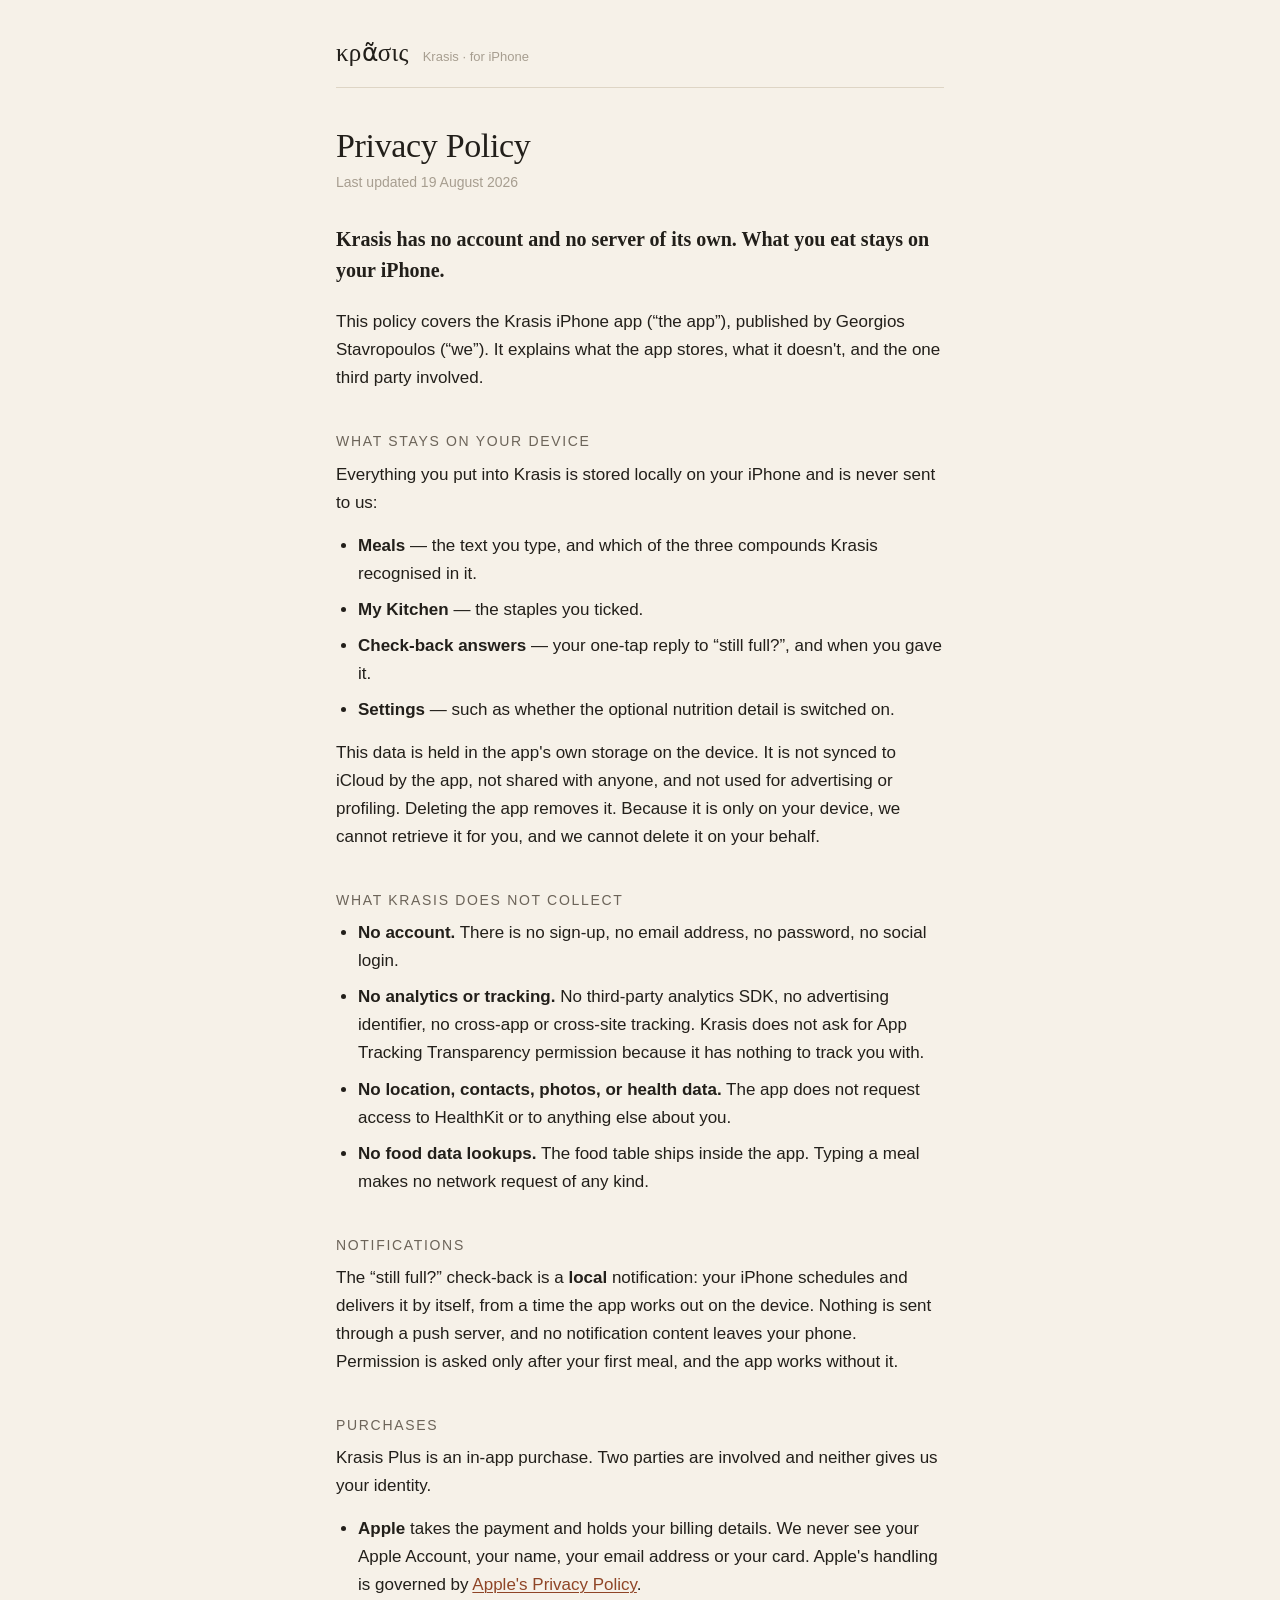
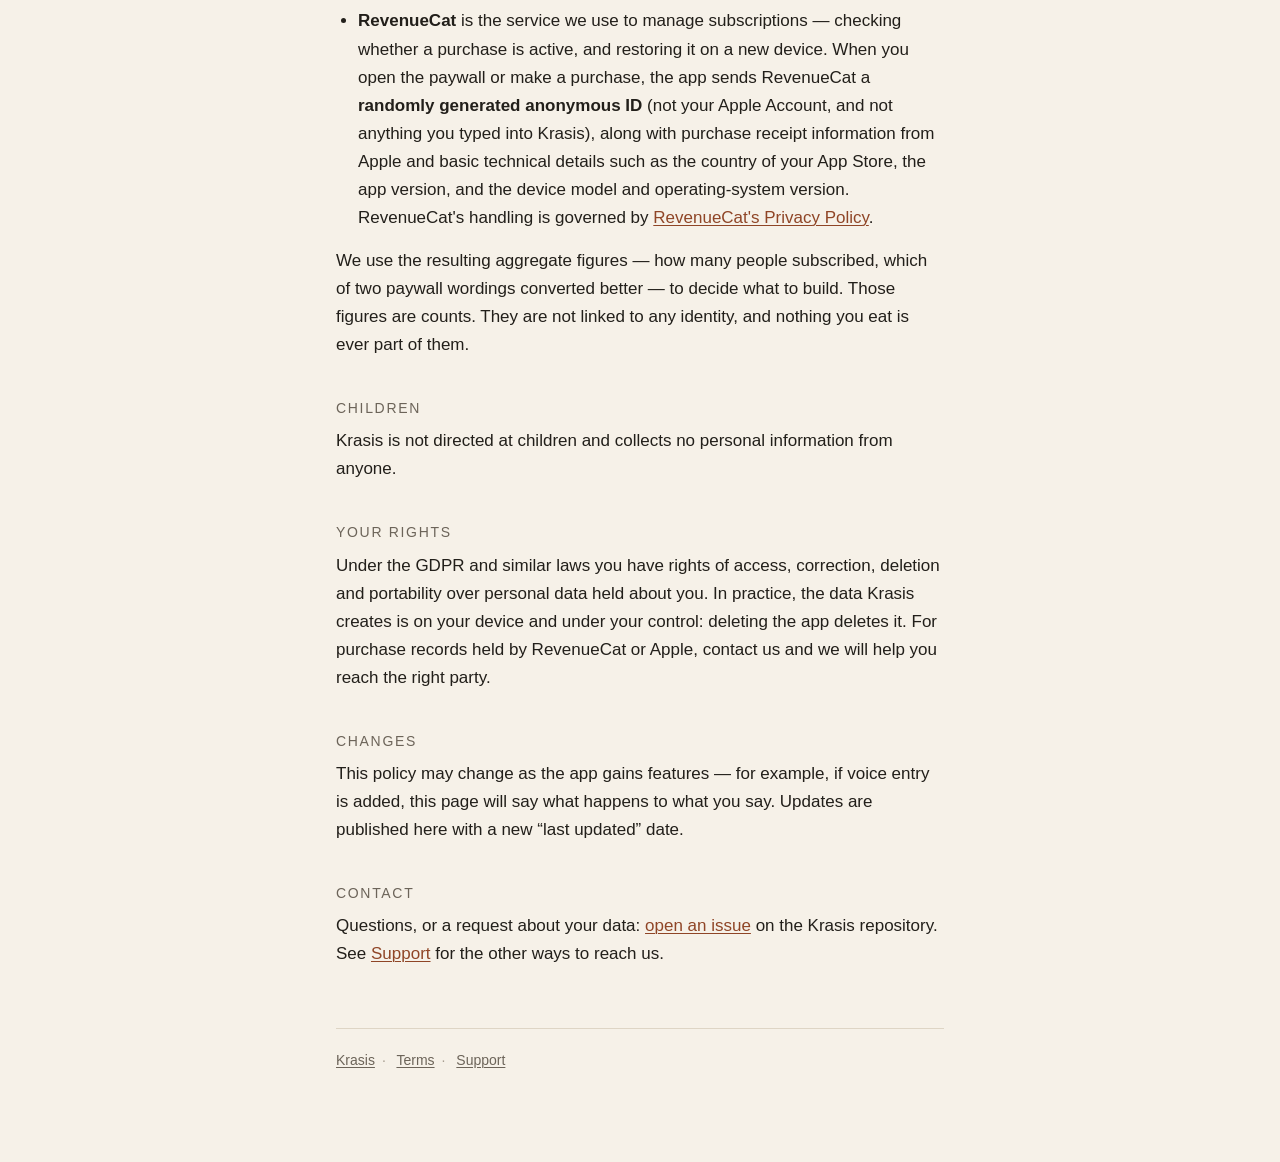
==== docs/privacy.html @ 6fd6350e "Krasis website: landing, privacy, terms, support Plain HTML and one stylesheet, published from /docs" ====
<!doctype html>
<html lang="en">
<head>
<meta charset="utf-8">
<meta name="viewport" content="width=device-width, initial-scale=1">
<title>Krasis — Privacy Policy</title>
<meta name="description" content="Krasis has no account and no server. What you eat stays on your iPhone.">
<link rel="stylesheet" href="style.css">
</head>
<body>
<div class="wrap">

  <div class="masthead">
    <a class="brand" href="./">κρᾶσις</a>
    <span class="tag">Krasis · for iPhone</span>
  </div>

  <h1>Privacy Policy</h1>
  <p class="updated">Last updated 19 August 2026</p>

  <p class="lead"><strong>Krasis has no account and no server of its own. What
  you eat stays on your iPhone.</strong></p>

  <p>This policy covers the Krasis iPhone app (“the app”), published by Georgios
  Stavropoulos (“we”). It explains what the app stores, what it doesn't, and the
  one third party involved.</p>

  <h2>What stays on your device</h2>

  <p>Everything you put into Krasis is stored locally on your iPhone and is
  never sent to us:</p>

  <ul>
    <li><strong>Meals</strong> — the text you type, and which of the three
    compounds Krasis recognised in it.</li>
    <li><strong>My Kitchen</strong> — the staples you ticked.</li>
    <li><strong>Check-back answers</strong> — your one-tap reply to “still
    full?”, and when you gave it.</li>
    <li><strong>Settings</strong> — such as whether the optional nutrition
    detail is switched on.</li>
  </ul>

  <p>This data is held in the app's own storage on the device. It is not synced
  to iCloud by the app, not shared with anyone, and not used for advertising or
  profiling. Deleting the app removes it. Because it is only on your device, we
  cannot retrieve it for you, and we cannot delete it on your behalf.</p>

  <h2>What Krasis does not collect</h2>

  <ul>
    <li><strong>No account.</strong> There is no sign-up, no email address, no
    password, no social login.</li>
    <li><strong>No analytics or tracking.</strong> No third-party analytics SDK,
    no advertising identifier, no cross-app or cross-site tracking. Krasis does
    not ask for App Tracking Transparency permission because it has nothing to
    track you with.</li>
    <li><strong>No location, contacts, photos, or health data.</strong> The app
    does not request access to HealthKit or to anything else about you.</li>
    <li><strong>No food data lookups.</strong> The food table ships inside the
    app. Typing a meal makes no network request of any kind.</li>
  </ul>

  <h2>Notifications</h2>

  <p>The “still full?” check-back is a <strong>local</strong> notification: your
  iPhone schedules and delivers it by itself, from a time the app works out on
  the device. Nothing is sent through a push server, and no notification content
  leaves your phone. Permission is asked only after your first meal, and the app
  works without it.</p>

  <h2>Purchases</h2>

  <p>Krasis Plus is an in-app purchase. Two parties are involved and neither
  gives us your identity.</p>

  <ul>
    <li><strong>Apple</strong> takes the payment and holds your billing details.
    We never see your Apple Account, your name, your email address or your card.
    Apple's handling is governed by
    <a href="https://www.apple.com/legal/privacy/">Apple's Privacy Policy</a>.</li>
    <li><strong>RevenueCat</strong> is the service we use to manage
    subscriptions — checking whether a purchase is active, and restoring it on a
    new device. When you open the paywall or make a purchase, the app sends
    RevenueCat a <strong>randomly generated anonymous ID</strong> (not your Apple
    Account, and not anything you typed into Krasis), along with purchase
    receipt information from Apple and basic technical details such as the
    country of your App Store, the app version, and the device model and
    operating-system version. RevenueCat's handling is governed by
    <a href="https://www.revenuecat.com/privacy/">RevenueCat's Privacy
    Policy</a>.</li>
  </ul>

  <p>We use the resulting aggregate figures — how many people subscribed, which
  of two paywall wordings converted better — to decide what to build. Those
  figures are counts. They are not linked to any identity, and nothing you eat
  is ever part of them.</p>

  <h2>Children</h2>

  <p>Krasis is not directed at children and collects no personal information
  from anyone.</p>

  <h2>Your rights</h2>

  <p>Under the GDPR and similar laws you have rights of access, correction,
  deletion and portability over personal data held about you. In practice, the
  data Krasis creates is on your device and under your control: deleting the app
  deletes it. For purchase records held by RevenueCat or Apple, contact us and
  we will help you reach the right party.</p>

  <h2>Changes</h2>

  <p>This policy may change as the app gains features — for example, if voice
  entry is added, this page will say what happens to what you say. Updates are
  published here with a new “last updated” date.</p>

  <h2>Contact</h2>

  <p>Questions, or a request about your data:
  <a href="https://github.com/stavrop/krasis/issues">open an issue</a> on the
  Krasis repository. See <a href="support.html">Support</a> for the other ways
  to reach us.</p>

  <footer>
    <a href="./">Krasis</a><span class="sep">·</span>
    <a href="terms.html">Terms</a><span class="sep">·</span>
    <a href="support.html">Support</a>
  </footer>

</div>
</body>
</html>
---- docs/style.css ----
/* Krasis — warm editorial, one accent.
   Tokens lifted from the app's docs/design/core-loop.html so the site and the
   product read as the same object. Light only, deliberately: no dark palette is
   designed, and inventing one here would need a second accent. */

:root {
  color-scheme: light;

  --paper:        #F6F1E8;
  --paper-raised: #EFE8DC;
  --ink:          #221F1A;
  --ink-soft:     #6C6459;
  --ink-faint:    #A79E90;
  --rule:         #DED5C5;
  --accent:       #B65A34;
  --accent-deep:  #8F4526;

  --serif: ui-serif, "New York", Georgia, "Iowan Old Style", serif;
  --sans: -apple-system, BlinkMacSystemFont, "Segoe UI", Roboto, Helvetica, Arial, sans-serif;
}

* { box-sizing: border-box; }

html { -webkit-text-size-adjust: 100%; }

body {
  margin: 0;
  background: var(--paper);
  color: var(--ink);
  font: 400 17px/1.65 var(--sans);
  -webkit-font-smoothing: antialiased;
}

.wrap {
  max-width: 660px;
  margin: 0 auto;
  padding: 40px 26px 90px;
}

a { color: var(--accent-deep); text-decoration-thickness: 1px; text-underline-offset: 2px; }
a:hover { color: var(--accent); }

/* ── masthead ─────────────────────────────────────────────────────────── */

.brand {
  display: inline-block;
  font: 400 25px/1 var(--serif);
  color: var(--ink);
  text-decoration: none;
  letter-spacing: .01em;
}
.brand:hover { color: var(--accent); }

.masthead {
  display: flex;
  align-items: baseline;
  gap: 14px;
  flex-wrap: wrap;
  padding-bottom: 22px;
  border-bottom: 1px solid var(--rule);
}
.masthead .tag {
  font: 400 13px/1 var(--sans);
  color: var(--ink-faint);
}

/* ── type ─────────────────────────────────────────────────────────────── */

h1 {
  font: 400 34px/1.15 var(--serif);
  letter-spacing: -.01em;
  margin: 38px 0 6px;
}
h2 {
  font: 500 14px/1.3 var(--sans);
  letter-spacing: .12em;
  text-transform: uppercase;
  color: var(--ink-soft);
  margin: 40px 0 10px;
}
h3 {
  font: 400 20px/1.3 var(--serif);
  margin: 28px 0 6px;
}
p { margin: 0 0 15px; }
ul { margin: 0 0 15px; padding-left: 22px; }
li { margin: 0 0 8px; }
strong { font-weight: 600; }

.updated {
  color: var(--ink-faint);
  font-size: 14px;
  margin: 0 0 30px;
}

.lead {
  font: 400 20px/1.55 var(--serif);
  color: var(--ink);
  margin: 0 0 22px;
}

/* The etymology, and any other aside that carries the Greek. */
.greek {
  font-family: var(--serif);
  font-style: italic;
  color: var(--ink-soft);
}

.note {
  background: var(--paper-raised);
  border: 1px solid var(--rule);
  border-radius: 14px;
  padding: 18px 20px;
  margin: 26px 0;
  font-size: 15.5px;
  color: var(--ink-soft);
}
.note strong { color: var(--ink); }

/* ── the three slots, as a quiet mark ─────────────────────────────────── */

.slots {
  display: flex;
  gap: 10px;
  margin: 30px 0 6px;
}
.slot {
  width: 34px;
  height: 52px;
  border: 1.5px solid var(--rule);
  border-radius: 4px 4px 8px 8px;
  background: var(--paper-raised);
  position: relative;
  overflow: hidden;
}
.slot i {
  position: absolute;
  left: 0; right: 0; bottom: 0;
  height: 86%;
  background: var(--accent);
  display: block;
}
.slot-caption {
  font: 400 13px/1.5 var(--sans);
  color: var(--ink-faint);
  margin: 0 0 30px;
}

/* ── plans ────────────────────────────────────────────────────────────── */

.plans { margin: 18px 0 6px; padding: 0; list-style: none; }
.plans li {
  display: flex;
  justify-content: space-between;
  gap: 16px;
  padding: 13px 0;
  border-bottom: 1px solid var(--rule);
  margin: 0;
}
.plans li:last-child { border-bottom: 0; }
.plans .name { font-family: var(--serif); font-size: 18px; }
.plans .price { color: var(--ink-soft); font-size: 15px; white-space: nowrap; }

/* ── footer ───────────────────────────────────────────────────────────── */

footer {
  margin-top: 60px;
  padding-top: 20px;
  border-top: 1px solid var(--rule);
  font-size: 14px;
  color: var(--ink-faint);
}
footer a { color: var(--ink-soft); }
footer .sep { padding: 0 7px; }

@media (max-width: 480px) {
  h1 { font-size: 29px; }
  .wrap { padding: 32px 20px 70px; }
}
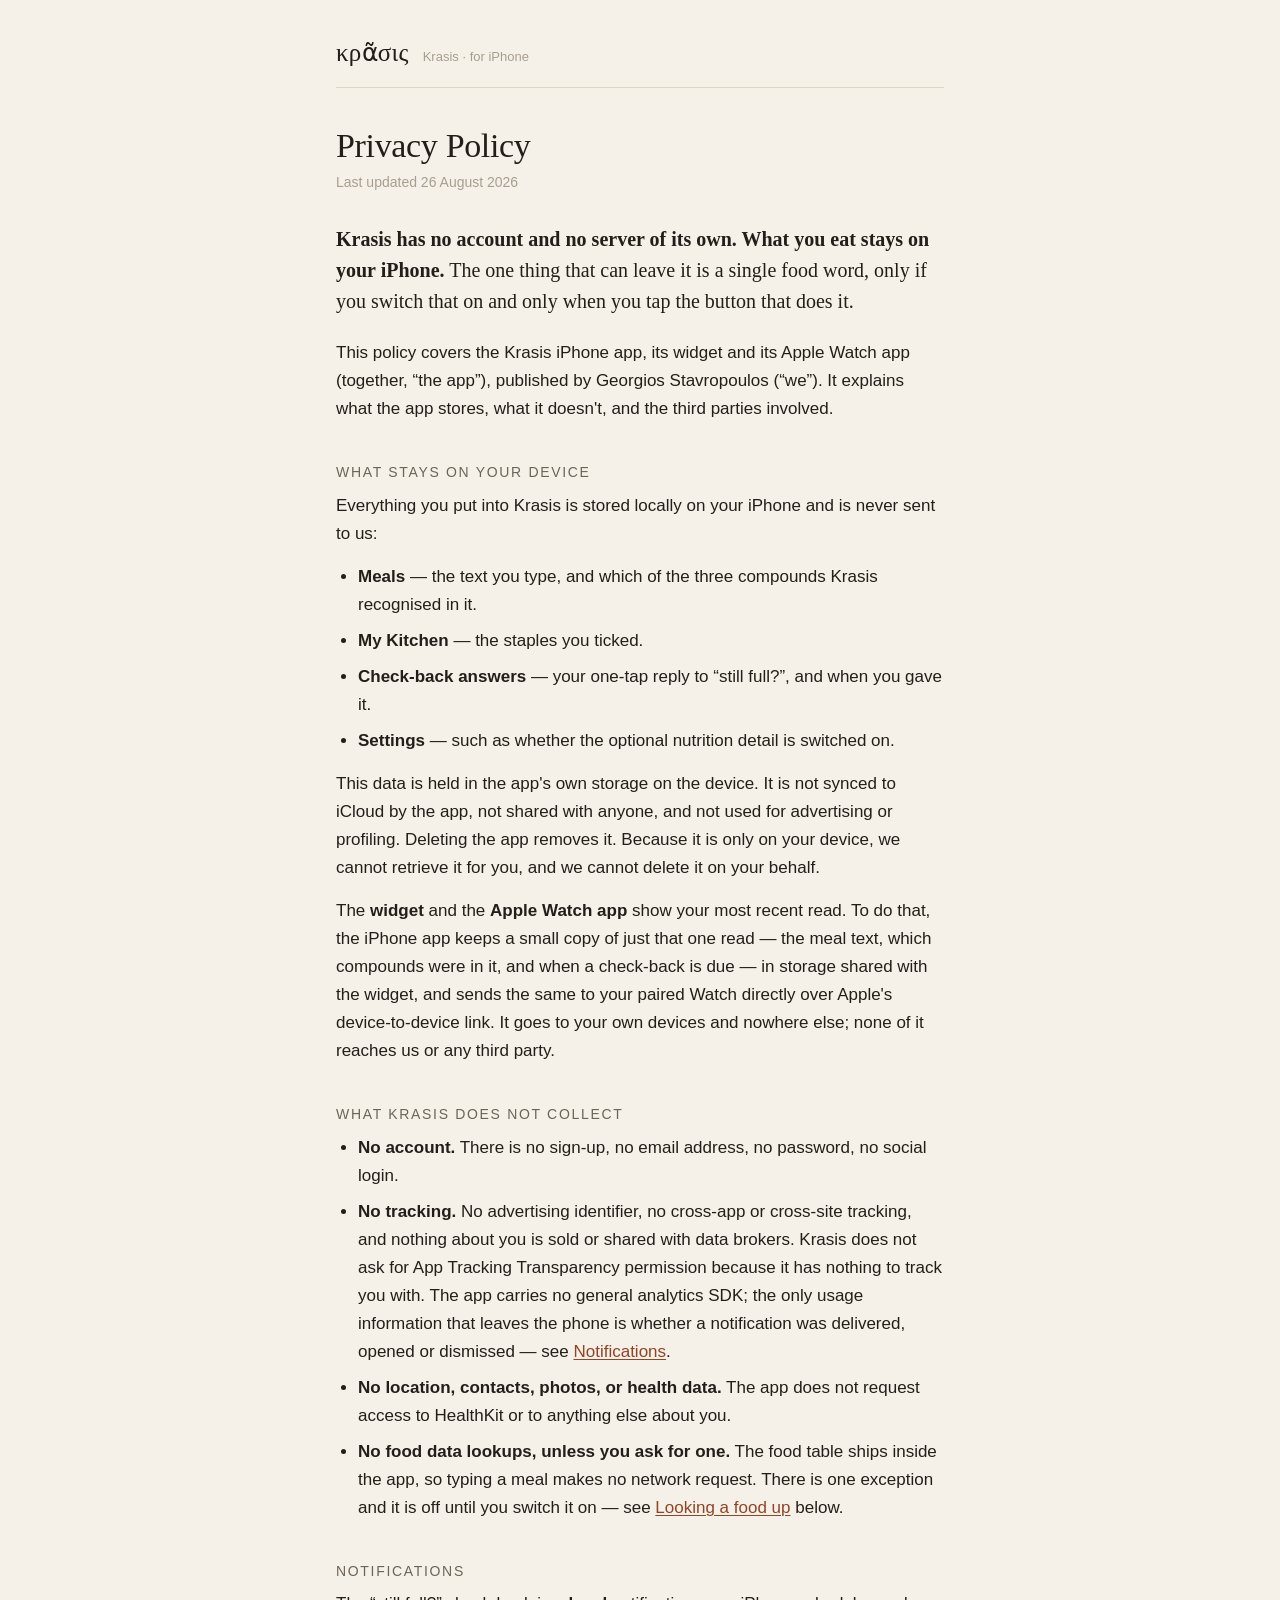
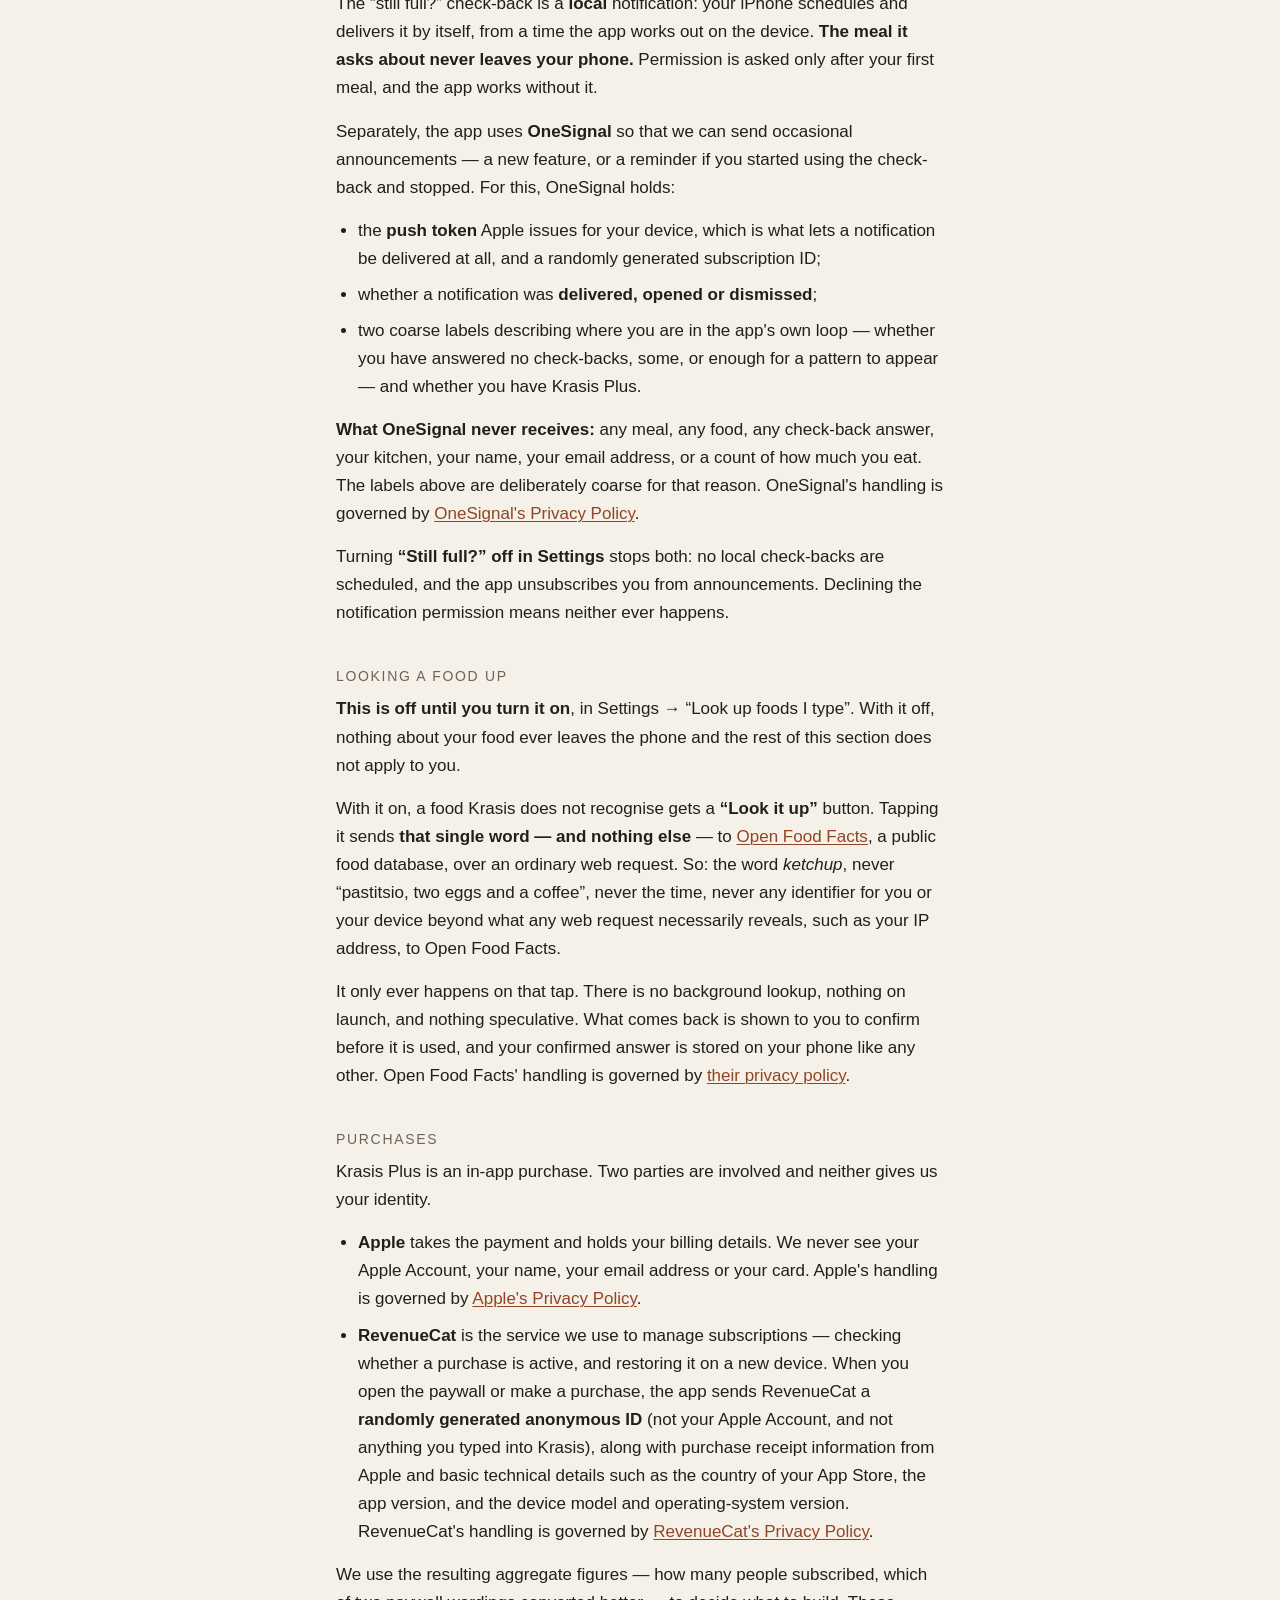
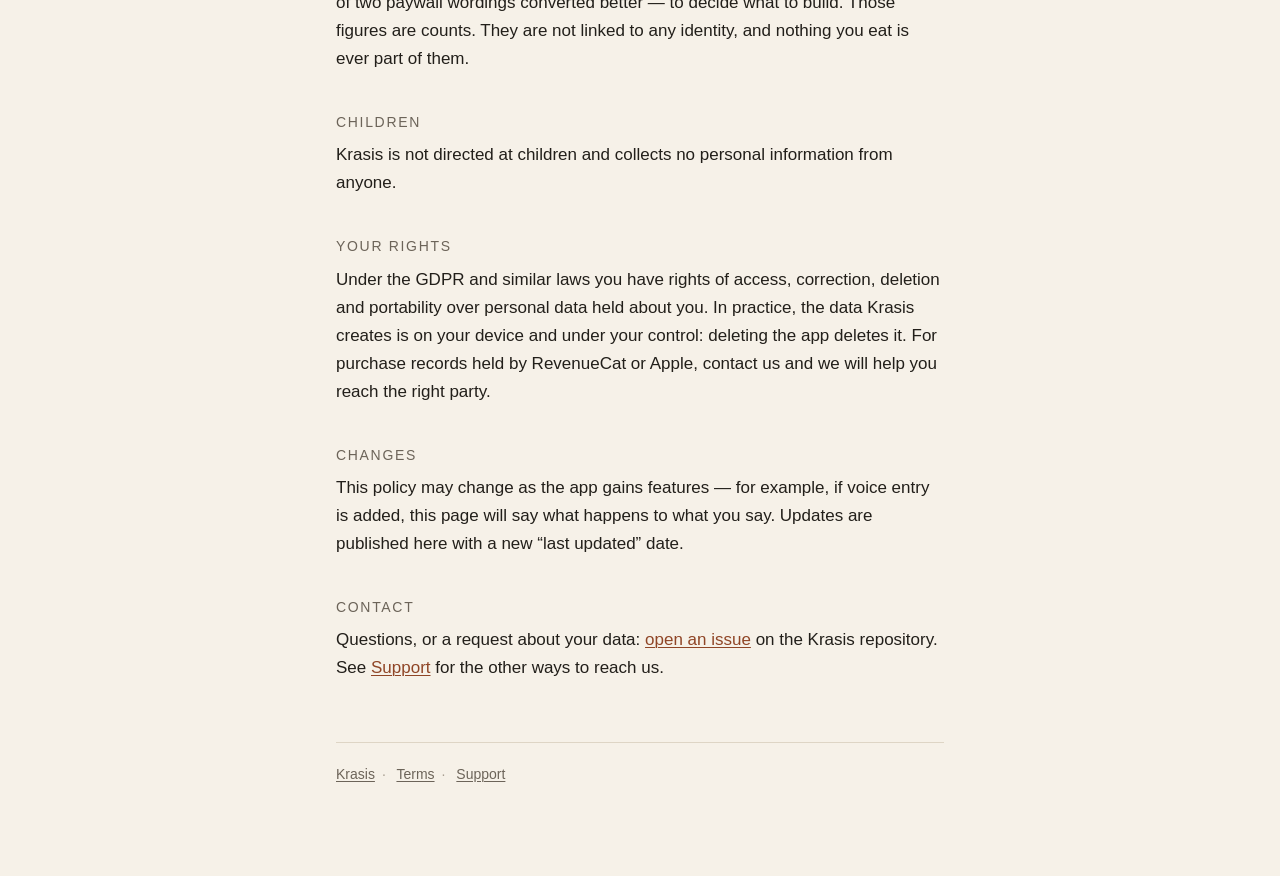
==== commit 52dd64cb: "Privacy policy: the opt-in lookup, OneSignal, and the two new surfaces Three claims on the live page" ====
--- a/docs/privacy.html
+++ b/docs/privacy.html
@@ -16,14 +16,17 @@
   </div>
 
   <h1>Privacy Policy</h1>
-  <p class="updated">Last updated 19 August 2026</p>
+  <p class="updated">Last updated 26 August 2026</p>
 
   <p class="lead"><strong>Krasis has no account and no server of its own. What
-  you eat stays on your iPhone.</strong></p>
+  you eat stays on your iPhone.</strong> The one thing that can leave it is a
+  single food word, only if you switch that on and only when you tap the button
+  that does it.</p>
 
-  <p>This policy covers the Krasis iPhone app (“the app”), published by Georgios
-  Stavropoulos (“we”). It explains what the app stores, what it doesn't, and the
-  one third party involved.</p>
+  <p>This policy covers the Krasis iPhone app, its widget and its Apple Watch
+  app (together, “the app”), published by Georgios Stavropoulos (“we”). It
+  explains what the app stores, what it doesn't, and the third parties
+  involved.</p>
 
   <h2>What stays on your device</h2>
 
@@ -45,28 +48,84 @@
   profiling. Deleting the app removes it. Because it is only on your device, we
   cannot retrieve it for you, and we cannot delete it on your behalf.</p>
 
+  <p>The <strong>widget</strong> and the <strong>Apple Watch app</strong> show
+  your most recent read. To do that, the iPhone app keeps a small copy of just
+  that one read — the meal text, which compounds were in it, and when a
+  check-back is due — in storage shared with the widget, and sends the same to
+  your paired Watch directly over Apple's device-to-device link. It goes to your
+  own devices and nowhere else; none of it reaches us or any third party.</p>
+
   <h2>What Krasis does not collect</h2>
 
   <ul>
     <li><strong>No account.</strong> There is no sign-up, no email address, no
     password, no social login.</li>
-    <li><strong>No analytics or tracking.</strong> No third-party analytics SDK,
-    no advertising identifier, no cross-app or cross-site tracking. Krasis does
-    not ask for App Tracking Transparency permission because it has nothing to
-    track you with.</li>
+    <li><strong>No tracking.</strong> No advertising identifier, no cross-app or
+    cross-site tracking, and nothing about you is sold or shared with data
+    brokers. Krasis does not ask for App Tracking Transparency permission
+    because it has nothing to track you with. The app carries no general
+    analytics SDK; the only usage information that leaves the phone is whether a
+    notification was delivered, opened or dismissed — see
+    <a href="#notifications">Notifications</a>.</li>
     <li><strong>No location, contacts, photos, or health data.</strong> The app
     does not request access to HealthKit or to anything else about you.</li>
-    <li><strong>No food data lookups.</strong> The food table ships inside the
-    app. Typing a meal makes no network request of any kind.</li>
+    <li><strong>No food data lookups, unless you ask for one.</strong> The food
+    table ships inside the app, so typing a meal makes no network request. There
+    is one exception and it is off until you switch it on — see
+    <a href="#looking-a-food-up">Looking a food up</a> below.</li>
   </ul>
 
-  <h2>Notifications</h2>
+  <h2 id="notifications">Notifications</h2>
 
   <p>The “still full?” check-back is a <strong>local</strong> notification: your
   iPhone schedules and delivers it by itself, from a time the app works out on
-  the device. Nothing is sent through a push server, and no notification content
-  leaves your phone. Permission is asked only after your first meal, and the app
-  works without it.</p>
+  the device. <strong>The meal it asks about never leaves your phone.</strong>
+  Permission is asked only after your first meal, and the app works without it.</p>
+
+  <p>Separately, the app uses <strong>OneSignal</strong> so that we can send
+  occasional announcements — a new feature, or a reminder if you started using
+  the check-back and stopped. For this, OneSignal holds:</p>
+
+  <ul>
+    <li>the <strong>push token</strong> Apple issues for your device, which is
+    what lets a notification be delivered at all, and a randomly generated
+    subscription ID;</li>
+    <li>whether a notification was <strong>delivered, opened or dismissed</strong>;</li>
+    <li>two coarse labels describing where you are in the app's own loop —
+    whether you have answered no check-backs, some, or enough for a pattern to
+    appear — and whether you have Krasis Plus.</li>
+  </ul>
+
+  <p><strong>What OneSignal never receives:</strong> any meal, any food, any
+  check-back answer, your kitchen, your name, your email address, or a count of
+  how much you eat. The labels above are deliberately coarse for that reason.
+  OneSignal's handling is governed by
+  <a href="https://onesignal.com/privacy_policy">OneSignal's Privacy
+  Policy</a>.</p>
+
+  <p>Turning <strong>“Still full?” off in Settings</strong> stops both: no local
+  check-backs are scheduled, and the app unsubscribes you from announcements.
+  Declining the notification permission means neither ever happens.</p>
+
+  <h2 id="looking-a-food-up">Looking a food up</h2>
+
+  <p><strong>This is off until you turn it on</strong>, in Settings → “Look up
+  foods I type”. With it off, nothing about your food ever leaves the phone and
+  the rest of this section does not apply to you.</p>
+
+  <p>With it on, a food Krasis does not recognise gets a <strong>“Look it
+  up”</strong> button. Tapping it sends <strong>that single word — and nothing
+  else</strong> — to <a href="https://world.openfoodfacts.org/">Open Food
+  Facts</a>, a public food database, over an ordinary web request. So: the word
+  <em>ketchup</em>, never “pastitsio, two eggs and a coffee”, never the time,
+  never any identifier for you or your device beyond what any web request
+  necessarily reveals, such as your IP address, to Open Food Facts.</p>
+
+  <p>It only ever happens on that tap. There is no background lookup, nothing on
+  launch, and nothing speculative. What comes back is shown to you to confirm
+  before it is used, and your confirmed answer is stored on your phone like any
+  other. Open Food Facts' handling is governed by
+  <a href="https://world.openfoodfacts.org/privacy">their privacy policy</a>.</p>
 
   <h2>Purchases</h2>
 
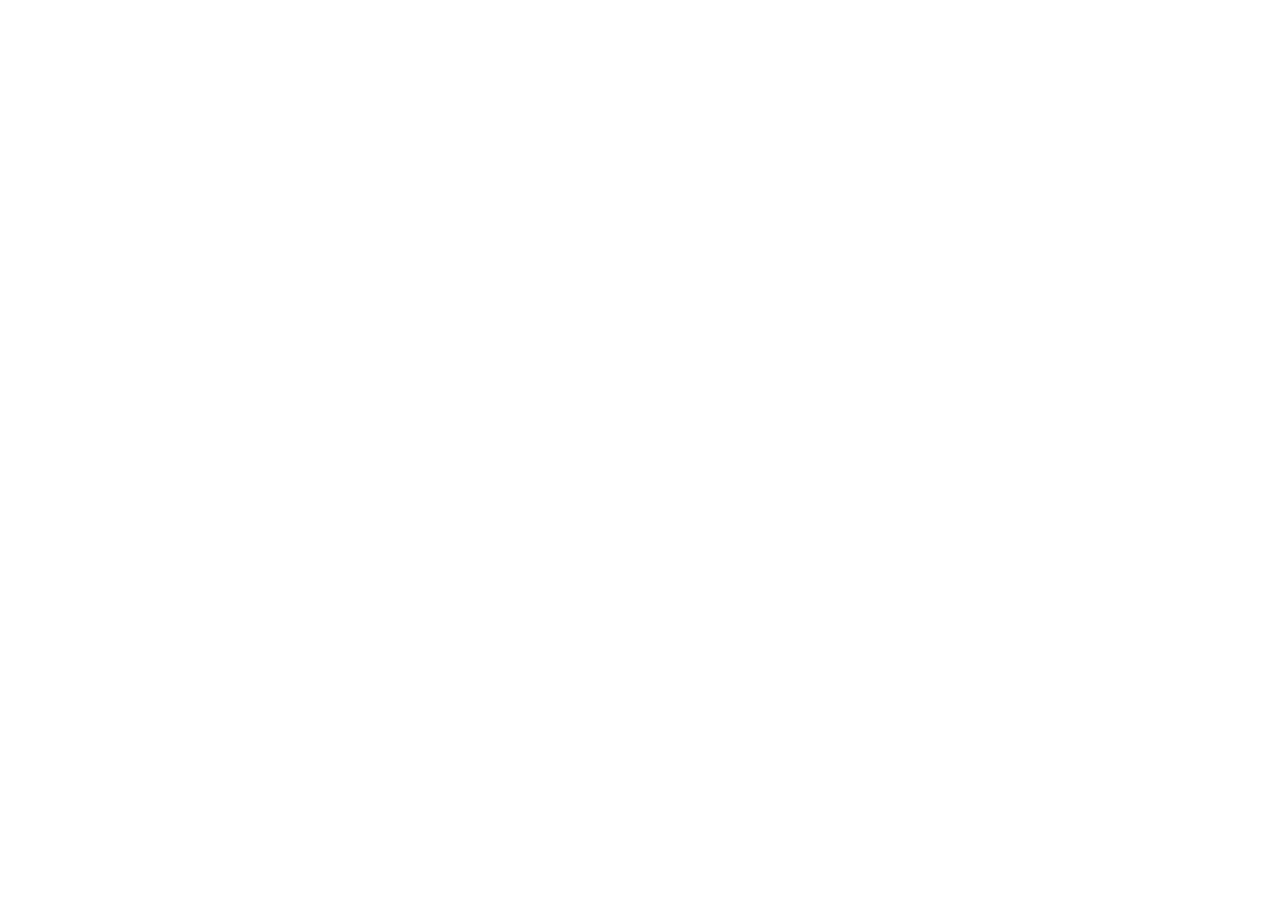
==== commit c0022ed8: "Privacy/terms moved to georgiosstavropoulos.com Co-Authored-By: Claude Sonnet 5.5 <noreply@anthropic" ====
--- a/docs/privacy.html
+++ b/docs/privacy.html
@@ -1,191 +1,28 @@
 <!doctype html>
-<html lang="en">
+<html lang="en-GB">
 <head>
 <meta charset="utf-8">
 <meta name="viewport" content="width=device-width, initial-scale=1">
-<title>Krasis — Privacy Policy</title>
-<meta name="description" content="Krasis has no account and no server. What you eat stays on your iPhone.">
-<link rel="stylesheet" href="style.css">
+<title>This page has moved</title>
+<meta name="robots" content="noindex">
+<meta http-equiv="refresh" content="0; url=https://www.georgiosstavropoulos.com/privacy#krasis">
+<link rel="canonical" href="https://www.georgiosstavropoulos.com/privacy#krasis">
+<style>
+  :root { color-scheme: dark; }
+  body { margin: 0; min-height: 100vh; display: flex; align-items: center; justify-content: center;
+    background: #0e0f12; color: #e6e7ea; font-family: -apple-system, BlinkMacSystemFont, "Segoe UI", Helvetica, Arial, sans-serif;
+    line-height: 1.6; padding: 24px; box-sizing: border-box; }
+  main { max-width: 480px; }
+  h1 { font-size: 1.5rem; margin: 0 0 12px; }
+  a { color: #7db4ff; word-break: break-all; }
+</style>
 </head>
 <body>
-<div class="wrap">
-
-  <div class="masthead">
-    <a class="brand" href="./">κρᾶσις</a>
-    <span class="tag">Krasis · for iPhone</span>
-  </div>
-
-  <h1>Privacy Policy</h1>
-  <p class="updated">Last updated 26 August 2026</p>
-
-  <p class="lead"><strong>Krasis has no account and no server of its own. What
-  you eat stays on your iPhone.</strong> The one thing that can leave it is a
-  single food word, only if you switch that on and only when you tap the button
-  that does it.</p>
-
-  <p>This policy covers the Krasis iPhone app, its widget and its Apple Watch
-  app (together, “the app”), published by Georgios Stavropoulos (“we”). It
-  explains what the app stores, what it doesn't, and the third parties
-  involved.</p>
-
-  <h2>What stays on your device</h2>
-
-  <p>Everything you put into Krasis is stored locally on your iPhone and is
-  never sent to us:</p>
-
-  <ul>
-    <li><strong>Meals</strong> — the text you type, and which of the three
-    compounds Krasis recognised in it.</li>
-    <li><strong>My Kitchen</strong> — the staples you ticked.</li>
-    <li><strong>Check-back answers</strong> — your one-tap reply to “still
-    full?”, and when you gave it.</li>
-    <li><strong>Settings</strong> — such as whether the optional nutrition
-    detail is switched on.</li>
-  </ul>
-
-  <p>This data is held in the app's own storage on the device. It is not synced
-  to iCloud by the app, not shared with anyone, and not used for advertising or
-  profiling. Deleting the app removes it. Because it is only on your device, we
-  cannot retrieve it for you, and we cannot delete it on your behalf.</p>
-
-  <p>The <strong>widget</strong> and the <strong>Apple Watch app</strong> show
-  your most recent read. To do that, the iPhone app keeps a small copy of just
-  that one read — the meal text, which compounds were in it, and when a
-  check-back is due — in storage shared with the widget, and sends the same to
-  your paired Watch directly over Apple's device-to-device link. It goes to your
-  own devices and nowhere else; none of it reaches us or any third party.</p>
-
-  <h2>What Krasis does not collect</h2>
-
-  <ul>
-    <li><strong>No account.</strong> There is no sign-up, no email address, no
-    password, no social login.</li>
-    <li><strong>No tracking.</strong> No advertising identifier, no cross-app or
-    cross-site tracking, and nothing about you is sold or shared with data
-    brokers. Krasis does not ask for App Tracking Transparency permission
-    because it has nothing to track you with. The app carries no general
-    analytics SDK; the only usage information that leaves the phone is whether a
-    notification was delivered, opened or dismissed — see
-    <a href="#notifications">Notifications</a>.</li>
-    <li><strong>No location, contacts, photos, or health data.</strong> The app
-    does not request access to HealthKit or to anything else about you.</li>
-    <li><strong>No food data lookups, unless you ask for one.</strong> The food
-    table ships inside the app, so typing a meal makes no network request. There
-    is one exception and it is off until you switch it on — see
-    <a href="#looking-a-food-up">Looking a food up</a> below.</li>
-  </ul>
-
-  <h2 id="notifications">Notifications</h2>
-
-  <p>The “still full?” check-back is a <strong>local</strong> notification: your
-  iPhone schedules and delivers it by itself, from a time the app works out on
-  the device. <strong>The meal it asks about never leaves your phone.</strong>
-  Permission is asked only after your first meal, and the app works without it.</p>
-
-  <p>Separately, the app uses <strong>OneSignal</strong> so that we can send
-  occasional announcements — a new feature, or a reminder if you started using
-  the check-back and stopped. For this, OneSignal holds:</p>
-
-  <ul>
-    <li>the <strong>push token</strong> Apple issues for your device, which is
-    what lets a notification be delivered at all, and a randomly generated
-    subscription ID;</li>
-    <li>whether a notification was <strong>delivered, opened or dismissed</strong>;</li>
-    <li>two coarse labels describing where you are in the app's own loop —
-    whether you have answered no check-backs, some, or enough for a pattern to
-    appear — and whether you have Krasis Plus.</li>
-  </ul>
-
-  <p><strong>What OneSignal never receives:</strong> any meal, any food, any
-  check-back answer, your kitchen, your name, your email address, or a count of
-  how much you eat. The labels above are deliberately coarse for that reason.
-  OneSignal's handling is governed by
-  <a href="https://onesignal.com/privacy_policy">OneSignal's Privacy
-  Policy</a>.</p>
-
-  <p>Turning <strong>“Still full?” off in Settings</strong> stops both: no local
-  check-backs are scheduled, and the app unsubscribes you from announcements.
-  Declining the notification permission means neither ever happens.</p>
-
-  <h2 id="looking-a-food-up">Looking a food up</h2>
-
-  <p><strong>This is off until you turn it on</strong>, in Settings → “Look up
-  foods I type”. With it off, nothing about your food ever leaves the phone and
-  the rest of this section does not apply to you.</p>
-
-  <p>With it on, a food Krasis does not recognise gets a <strong>“Look it
-  up”</strong> button. Tapping it sends <strong>that single word — and nothing
-  else</strong> — to <a href="https://world.openfoodfacts.org/">Open Food
-  Facts</a>, a public food database, over an ordinary web request. So: the word
-  <em>ketchup</em>, never “pastitsio, two eggs and a coffee”, never the time,
-  never any identifier for you or your device beyond what any web request
-  necessarily reveals, such as your IP address, to Open Food Facts.</p>
-
-  <p>It only ever happens on that tap. There is no background lookup, nothing on
-  launch, and nothing speculative. What comes back is shown to you to confirm
-  before it is used, and your confirmed answer is stored on your phone like any
-  other. Open Food Facts' handling is governed by
-  <a href="https://world.openfoodfacts.org/privacy">their privacy policy</a>.</p>
-
-  <h2>Purchases</h2>
-
-  <p>Krasis Plus is an in-app purchase. Two parties are involved and neither
-  gives us your identity.</p>
-
-  <ul>
-    <li><strong>Apple</strong> takes the payment and holds your billing details.
-    We never see your Apple Account, your name, your email address or your card.
-    Apple's handling is governed by
-    <a href="https://www.apple.com/legal/privacy/">Apple's Privacy Policy</a>.</li>
-    <li><strong>RevenueCat</strong> is the service we use to manage
-    subscriptions — checking whether a purchase is active, and restoring it on a
-    new device. When you open the paywall or make a purchase, the app sends
-    RevenueCat a <strong>randomly generated anonymous ID</strong> (not your Apple
-    Account, and not anything you typed into Krasis), along with purchase
-    receipt information from Apple and basic technical details such as the
-    country of your App Store, the app version, and the device model and
-    operating-system version. RevenueCat's handling is governed by
-    <a href="https://www.revenuecat.com/privacy/">RevenueCat's Privacy
-    Policy</a>.</li>
-  </ul>
-
-  <p>We use the resulting aggregate figures — how many people subscribed, which
-  of two paywall wordings converted better — to decide what to build. Those
-  figures are counts. They are not linked to any identity, and nothing you eat
-  is ever part of them.</p>
-
-  <h2>Children</h2>
-
-  <p>Krasis is not directed at children and collects no personal information
-  from anyone.</p>
-
-  <h2>Your rights</h2>
-
-  <p>Under the GDPR and similar laws you have rights of access, correction,
-  deletion and portability over personal data held about you. In practice, the
-  data Krasis creates is on your device and under your control: deleting the app
-  deletes it. For purchase records held by RevenueCat or Apple, contact us and
-  we will help you reach the right party.</p>
-
-  <h2>Changes</h2>
-
-  <p>This policy may change as the app gains features — for example, if voice
-  entry is added, this page will say what happens to what you say. Updates are
-  published here with a new “last updated” date.</p>
-
-  <h2>Contact</h2>
-
-  <p>Questions, or a request about your data:
-  <a href="https://github.com/stavrop/krasis/issues">open an issue</a> on the
-  Krasis repository. See <a href="support.html">Support</a> for the other ways
-  to reach us.</p>
-
-  <footer>
-    <a href="./">Krasis</a><span class="sep">·</span>
-    <a href="terms.html">Terms</a><span class="sep">·</span>
-    <a href="support.html">Support</a>
-  </footer>
-
-</div>
+<main>
+  <h1>This page has moved</h1>
+  <p>The privacy policy for this app now lives on georgiosstavropoulos.com. If you are not redirected automatically, please follow this link:</p>
+  <p><a href="https://www.georgiosstavropoulos.com/privacy#krasis">https://www.georgiosstavropoulos.com/privacy#krasis</a></p>
+</main>
+<script>location.replace("https://www.georgiosstavropoulos.com/privacy#krasis");</script>
 </body>
 </html>
